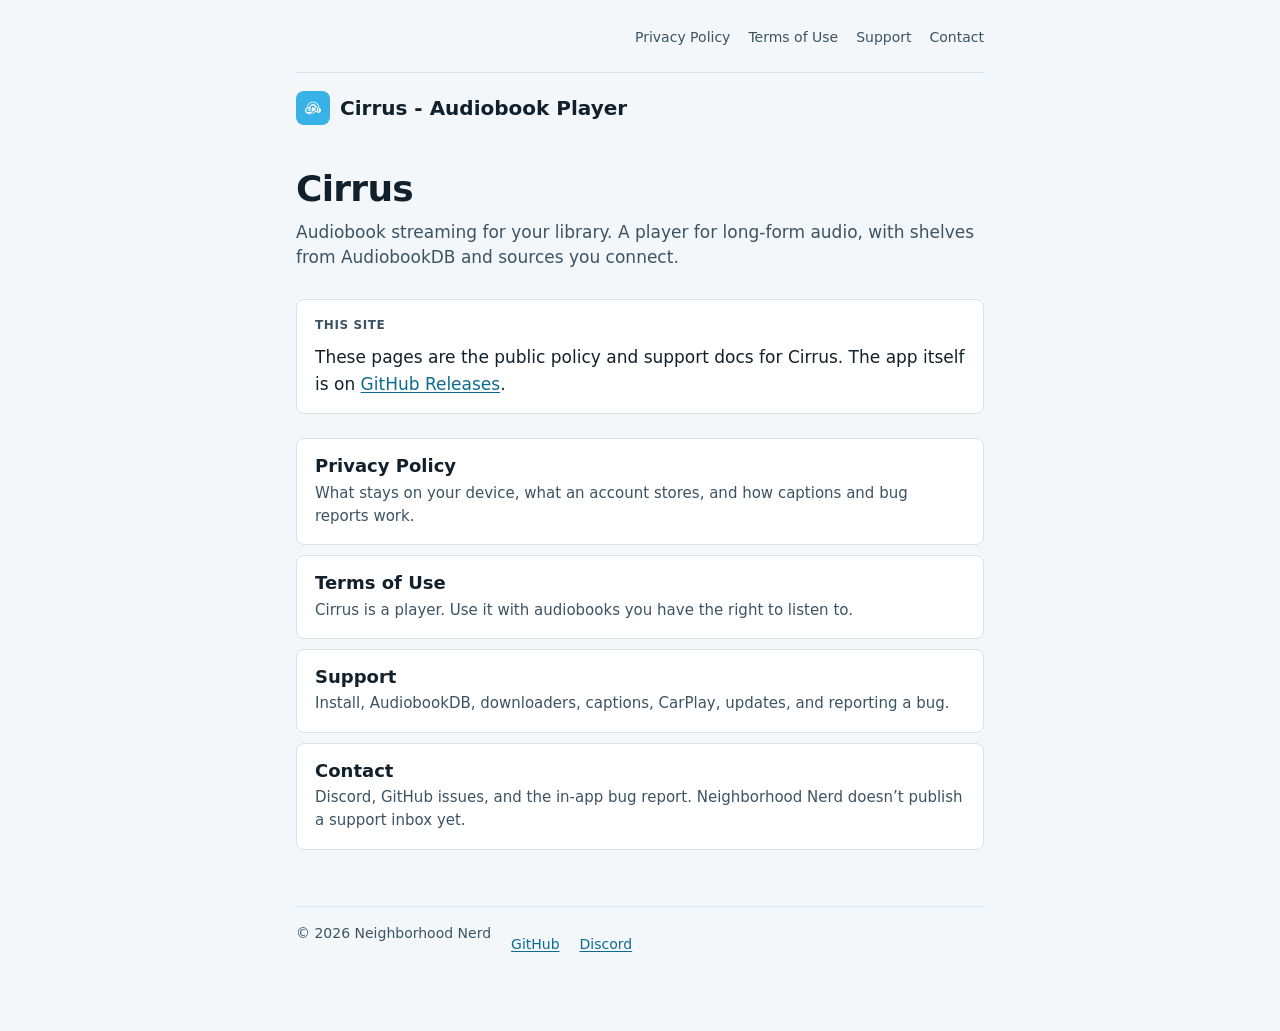
==== docs/index.html @ 9159835a "Add the public Cirrus policy site under docs/. GitHub Pages can serve this folder from the public re" ====
<!doctype html>
<html lang="en">

<head>
  <meta charset="utf-8">
  <meta name="viewport" content="width=device-width, initial-scale=1, viewport-fit=cover">
  <meta name="color-scheme" content="dark light">
  <title>Cirrus</title>
  <meta name="description" content="Cirrus is an audiobook player. Privacy Policy, Terms of Use, Support, and Contact.">
  <link rel="icon" href="assets/cirrus-logo.png">
  <link rel="apple-touch-icon" href="assets/cirrus-logo.png">
  <link rel="stylesheet" href="assets/policy.css?v=2">
</head>

<body>
  <a class="skip" href="#main">Skip to content</a>
  <div class="wrap">
    <nav class="top-links" aria-label="Policies and contact">
      <a href="privacy/">Privacy Policy</a>
      <a href="terms/">Terms of Use</a>
      <a href="support/">Support</a>
      <a href="contact/">Contact</a>
    </nav>
    <a class="brand" href="./"><img src="assets/cirrus-logo.png" alt="" width="34" height="34">Cirrus - Audiobook
      Player</a>

    <main id="main">
      <h1>Cirrus</h1>
      <p class="lede">Audiobook streaming for your library. A player for long-form audio, with shelves from AudiobookDB
        and sources you connect.</p>

      <div class="card summary">
        <p class="eyebrow">This site</p>
        <p>These pages are the public policy and support docs for Cirrus. The app itself is on <a
            href="https://github.com/Neighborhood-Nerd/cirrus/releases">GitHub Releases</a>.</p>
      </div>

      <div class="reach">
        <a class="card" href="privacy/">
          <h2>Privacy Policy</h2>
          <p>What stays on your device, what an account stores, and how captions and bug reports work.</p>
        </a>
        <a class="card" href="terms/">
          <h2>Terms of Use</h2>
          <p>Cirrus is a player. Use it with audiobooks you have the right to listen to.</p>
        </a>
        <a class="card" href="support/">
          <h2>Support</h2>
          <p>Install, AudiobookDB, downloaders, captions, CarPlay, updates, and reporting a bug.</p>
        </a>
        <a class="card" href="contact/">
          <h2>Contact</h2>
          <p>Discord, GitHub issues, and the in-app bug report. Neighborhood Nerd doesn’t publish a support inbox yet.
          </p>
        </a>
      </div>
    </main>

    <footer>
      <span>© 2026 Neighborhood Nerd</span>
      <a href="https://github.com/Neighborhood-Nerd/cirrus">GitHub</a>
      <a href="https://discord.gg/W3NWh3X8bX">Discord</a>
    </footer>
  </div>
</body>

</html>
---- docs/assets/policy.css ----
/* Cirrus policy pages: same tokens as the app (AppColors).
   Dark navy #020E18, cards #0F1F2E, accent #38B1E7, 8px radius, system sans. */
:root {
  color-scheme: dark light;
  --bg: #061b2d;
  --card: #19334b;
  --text: #FFFFFF;
  --muted: #ACACAC;
  --border: rgba(255, 255, 255, 0.08);
  --accent: #38B1E7;
  --focus: #38B1E7;
  --hairline: rgba(255, 255, 255, 0.08);
}

@media (prefers-color-scheme: light) {
  :root {
    --bg: #F3F7FA;
    --card: #FFFFFF;
    --text: #12202B;
    --muted: #3D5363;
    --border: #D7E2EA;
    --accent: #0D6B91;
    --focus: #0D6B91;
    --hairline: #D7E2EA;
  }
}

* {
  box-sizing: border-box;
}

html {
  -webkit-text-size-adjust: 100%;
}

body {
  margin: 0;
  background: var(--bg);
  color: var(--text);
  font: 17px/1.55 -apple-system, BlinkMacSystemFont, "SF Pro Text", "Segoe UI", system-ui, sans-serif;
}

img {
  max-width: 100%;
  height: auto;
}

a {
  color: var(--accent);
  text-underline-offset: 2px;
}

a:hover {
  text-decoration-thickness: 2px;
}

a:active {
  opacity: 0.75;
}

a[href],
button,
summary,
label[for] {
  cursor: pointer;
}

:focus-visible {
  outline: 3px solid var(--focus);
  outline-offset: 3px;
}

.skip {
  position: absolute;
  left: 12px;
  top: 12px;
  padding: 8px 12px;
  background: var(--card);
  color: var(--text);
  border-radius: 8px;
  transform: translateY(-200%);
  z-index: 10;
}

.skip:focus {
  transform: none;
}

.wrap {
  max-width: 720px;
  margin: 0 auto;
  padding: 24px max(16px, env(safe-area-inset-right)) 64px max(16px, env(safe-area-inset-left));
}

.brand {
  display: inline-flex;
  align-items: center;
  gap: 10px;
  color: var(--text);
  text-decoration: none;
  font-weight: 600;
  font-size: 20px;
}

.brand img {
  width: 34px;
  height: 34px;
  border-radius: 8px;
}

.top-links {
  display: flex;
  flex-wrap: wrap;
  gap: 6px 18px;
  justify-content: flex-end;
  font-size: 14px;
  margin: -8px 0 18px;
  padding-bottom: 12px;
  border-bottom: 1px solid var(--hairline);
}

.top-links a {
  color: var(--muted);
  text-decoration: none;
  min-height: 44px;
  display: inline-flex;
  align-items: center;
}

.top-links a:hover,
.top-links a[aria-current="page"] {
  color: var(--accent);
}

@media (max-width: 640px) {
  .top-links {
    justify-content: flex-start;
  }
}

h1 {
  font-size: clamp(28px, 6vw, 36px);
  font-weight: 600;
  line-height: 1.15;
  letter-spacing: -0.02em;
  margin: 36px 0 10px;
}

.lede {
  color: var(--muted);
  font-size: 17px;
  line-height: 1.5;
  margin: 0 0 8px;
}

.date {
  color: var(--muted);
  font-size: 13px;
  margin: 0;
}

.card {
  background: var(--card);
  border: 1px solid var(--border);
  border-radius: 8px;
  padding: 16px 18px;
  margin-top: 20px;
}

.summary {
  margin-top: 28px;
}

.summary p {
  margin: 0;
}

.summary p+p,
.summary .list {
  margin-top: 10px;
}

.eyebrow {
  margin: 0 0 8px;
  color: var(--muted);
  font-size: 12px;
  font-weight: 600;
  letter-spacing: 0.6px;
  text-transform: uppercase;
}

.toc {
  margin-top: 32px;
  padding-top: 8px;
}

.toc ol {
  margin: 0;
  padding-left: 22px;
  font-size: 15px;
}

.toc li {
  margin: 6px 0;
}

section {
  margin-top: 40px;
  scroll-margin-top: 16px;
}

.num {
  margin: 0 0 4px;
  color: var(--muted);
  font-size: 12px;
  font-weight: 600;
}

h2 {
  font-size: 20px;
  font-weight: 600;
  line-height: 1.25;
  margin: 0 0 10px;
}

p {
  margin: 0 0 12px;
}

.list {
  margin: 0 0 12px;
  padding-left: 22px;
}

.list li {
  margin: 6px 0;
}

.path {
  white-space: nowrap;
}

.reach {
  display: grid;
  gap: 10px;
  margin-top: 24px;
}

.reach a.card {
  display: block;
  color: inherit;
  text-decoration: none;
  margin-top: 0;
}

.reach a.card:hover {
  border-color: var(--accent);
}

.reach h2 {
  font-size: 18px;
  margin: 0 0 4px;
}

.reach p {
  margin: 0;
  color: var(--muted);
  font-size: 15px;
}

footer {
  margin-top: 56px;
  padding-top: 16px;
  border-top: 1px solid var(--hairline);
  color: var(--muted);
  font-size: 14px;
  display: flex;
  flex-wrap: wrap;
  gap: 8px 20px;
}

footer a {
  min-height: 44px;
  display: inline-flex;
  align-items: center;
}

@media (max-width: 640px) {
  .path {
    white-space: normal;
  }
}

@media (prefers-reduced-motion: reduce) {
  html {
    scroll-behavior: auto;
  }
}
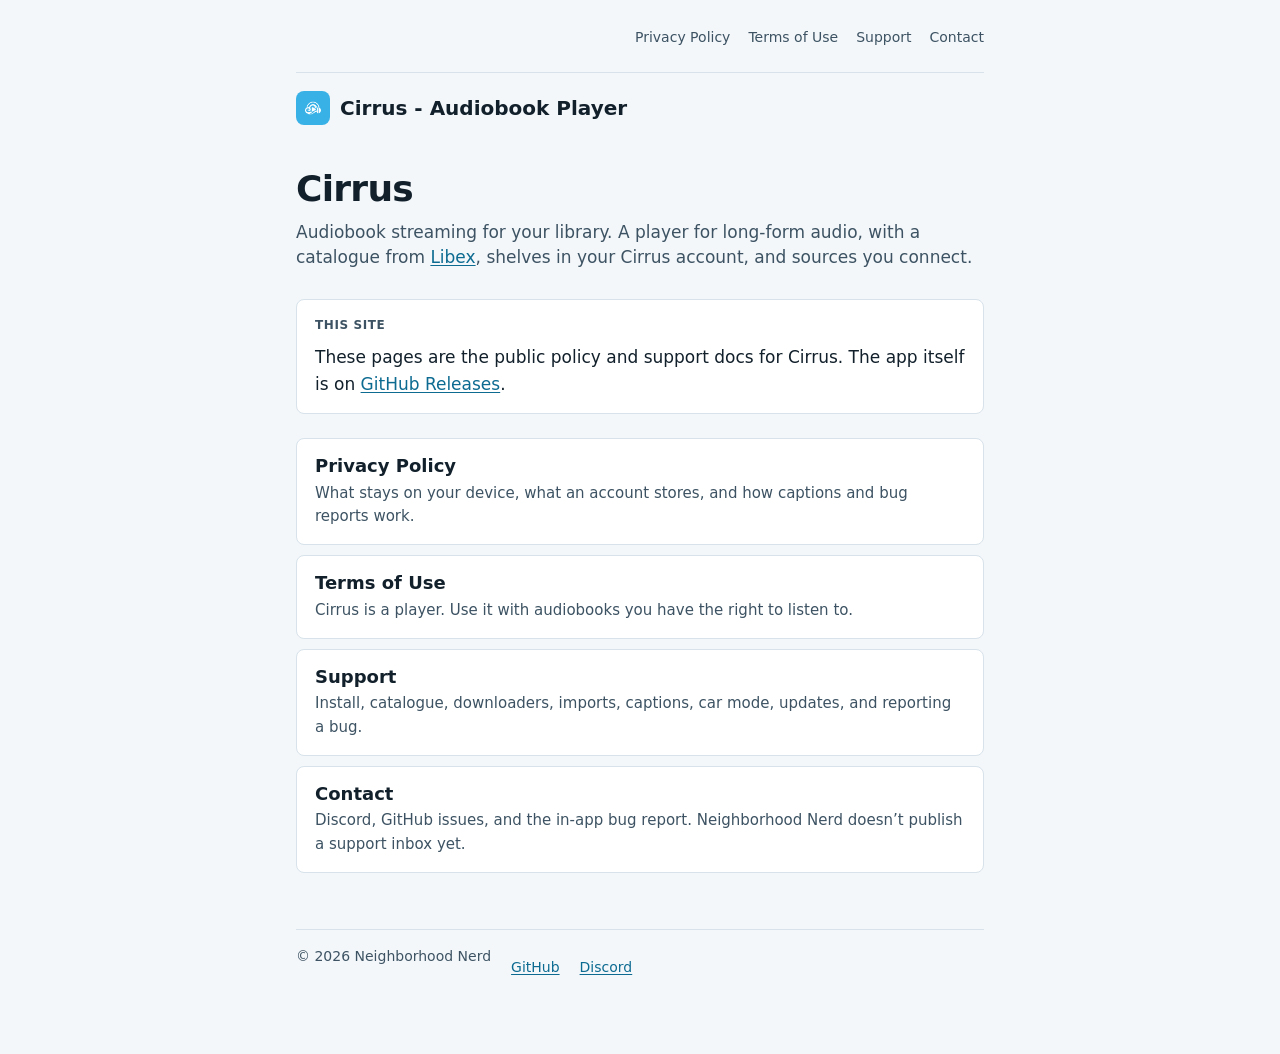
==== commit 184e436a: "Update GitHub Pages docs for Libex catalogue and Cirrus shelves. Keep the public policy site aligned" ====
--- a/docs/index.html
+++ b/docs/index.html
@@ -26,8 +26,8 @@
 
     <main id="main">
       <h1>Cirrus</h1>
-      <p class="lede">Audiobook streaming for your library. A player for long-form audio, with shelves from AudiobookDB
-        and sources you connect.</p>
+      <p class="lede">Audiobook streaming for your library. A player for long-form audio, with a catalogue from
+        <a href="https://libexdb.com">Libex</a>, shelves in your Cirrus account, and sources you connect.</p>
 
       <div class="card summary">
         <p class="eyebrow">This site</p>
@@ -46,7 +46,7 @@
         </a>
         <a class="card" href="support/">
           <h2>Support</h2>
-          <p>Install, AudiobookDB, downloaders, captions, CarPlay, updates, and reporting a bug.</p>
+          <p>Install, catalogue, downloaders, imports, captions, car mode, updates, and reporting a bug.</p>
         </a>
         <a class="card" href="contact/">
           <h2>Contact</h2>
@@ -64,4 +64,4 @@
   </div>
 </body>
 
-</html>+</html>
